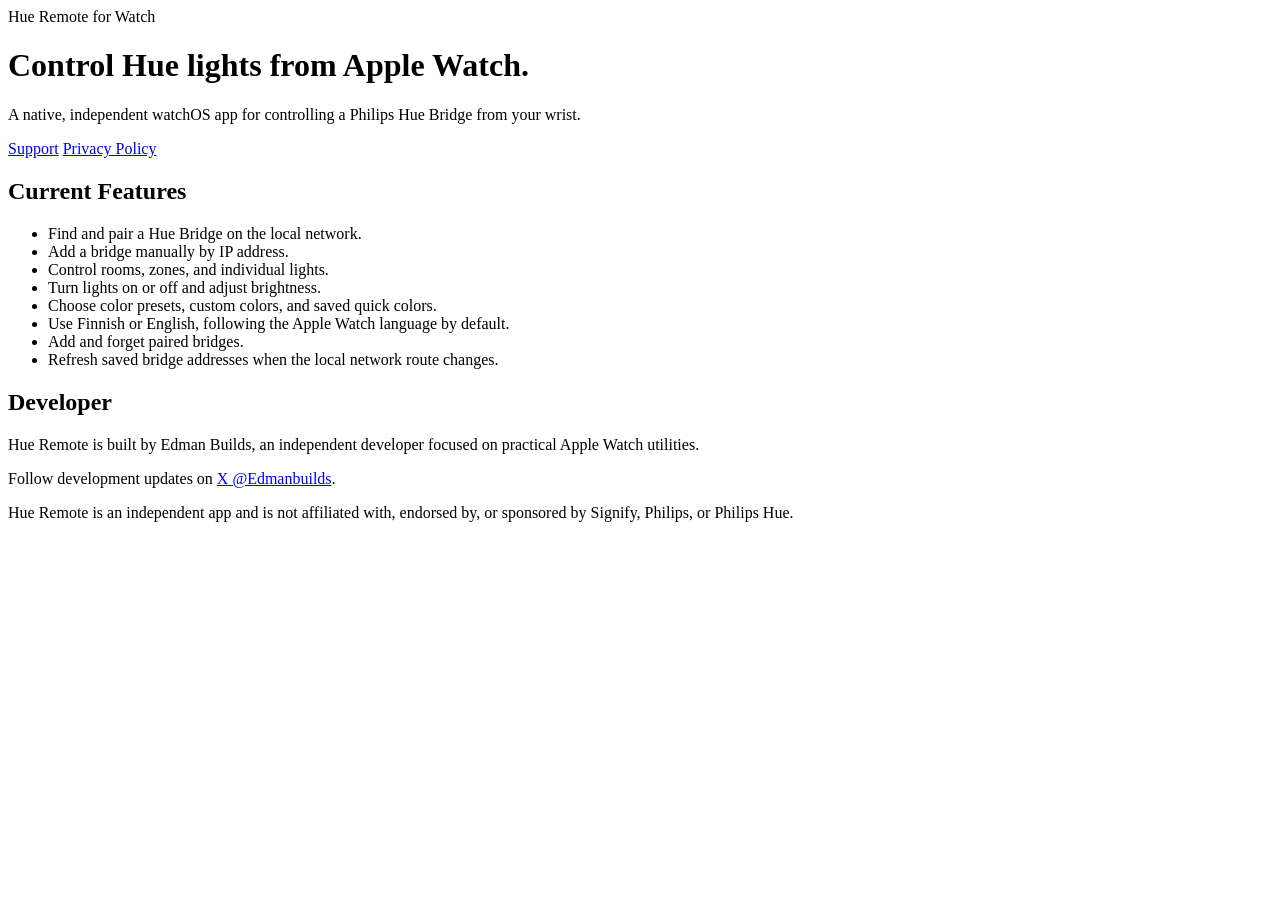
==== index.html @ c424aa42 "Add index page" ====
<!doctype html>
<html lang="en">
<head>
    <meta charset="utf-8">
    <meta name="viewport" content="width=device-width, initial-scale=1">
    <title>Hue Remote for Watch</title>
    <meta name="description" content="Support and privacy information for Hue Remote for Watch.">
    <link rel="stylesheet" href="styles.css">
</head>
<body>
    <main class="page">
        <header>
            <div class="eyebrow">Hue Remote for Watch</div>
            <h1>Control Hue lights from Apple Watch.</h1>
            <p class="muted">A native, independent watchOS app for controlling a Philips Hue Bridge from your wrist.</p>
            <nav class="nav" aria-label="Site links">
                <a href="support.html">Support</a>
                <a href="privacy.html">Privacy Policy</a>
            </nav>
        </header>

        <section class="card">
            <h2>Current Features</h2>
            <ul>
                <li>Find and pair a Hue Bridge on the local network.</li>
                <li>Add a bridge manually by IP address.</li>
                <li>Control rooms, zones, and individual lights.</li>
                <li>Turn lights on or off and adjust brightness.</li>
                <li>Choose color presets, custom colors, and saved quick colors.</li>
                <li>Use Finnish or English, following the Apple Watch language by default.</li>
                <li>Add and forget paired bridges.</li>
                <li>Refresh saved bridge addresses when the local network route changes.</li>
            </ul>
        </section>

        <section class="card">
            <h2>Developer</h2>
            <p>Hue Remote is built by Edman Builds, an independent developer focused on practical Apple Watch utilities.</p>
            <p>Follow development updates on <a href="https://x.com/Edmanbuilds" rel="me noopener">X @Edmanbuilds</a>.</p>
        </section>

        <footer>
            <p>Hue Remote is an independent app and is not affiliated with, endorsed by, or sponsored by Signify, Philips, or Philips Hue.</p>
        </footer>
    </main>
</body>
</html>
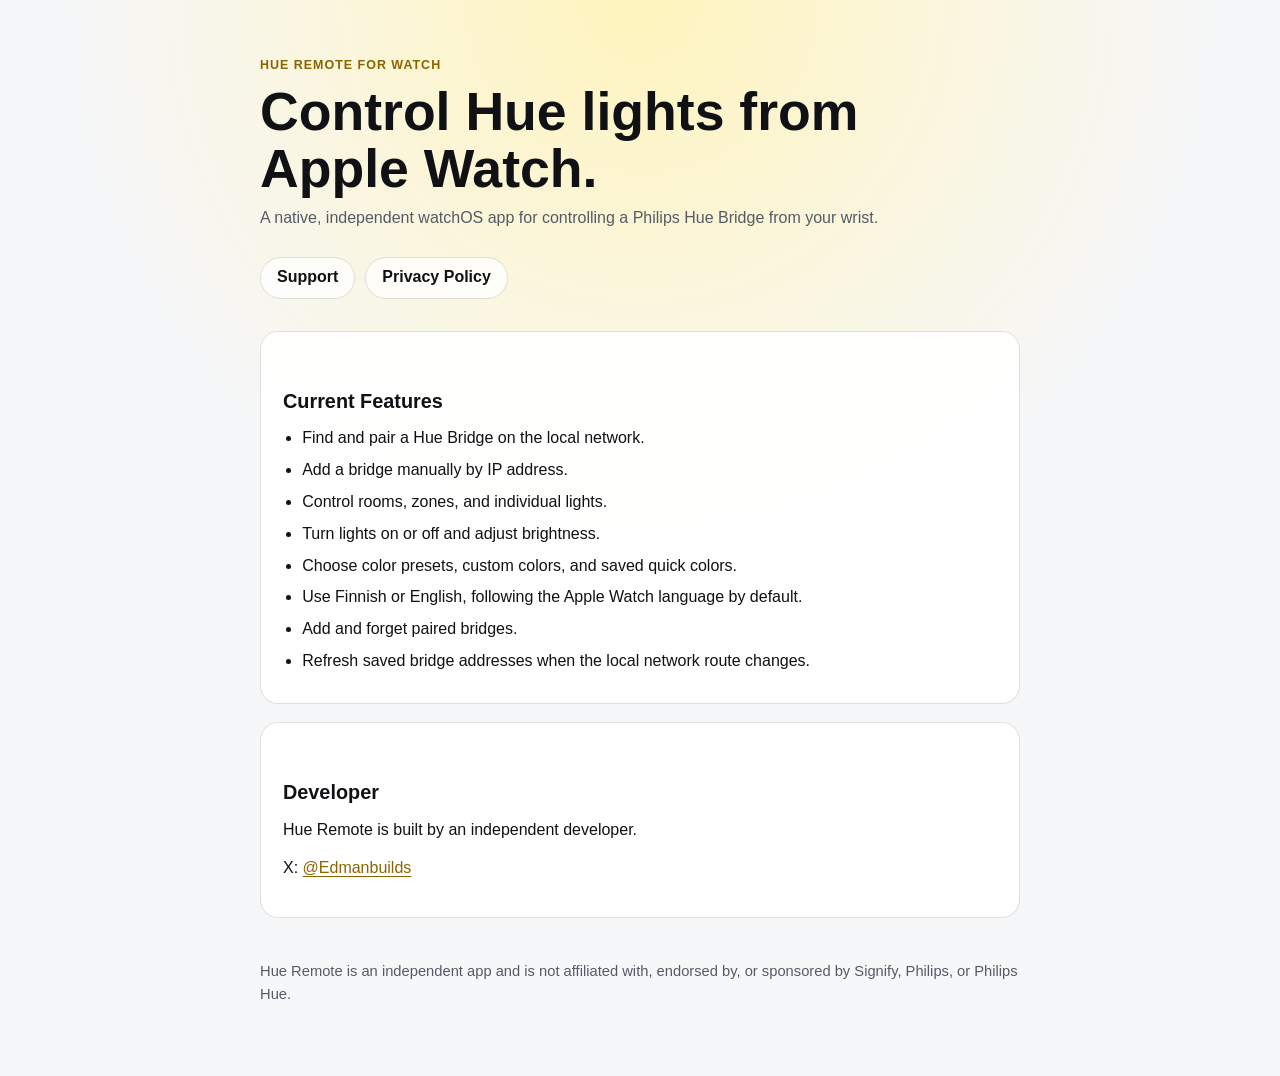
==== commit f3875347: "Update developer text" ====
--- a/index.html
+++ b/index.html
@@ -35,8 +35,8 @@
 
         <section class="card">
             <h2>Developer</h2>
-            <p>Hue Remote is built by Edman Builds, an independent developer focused on practical Apple Watch utilities.</p>
-            <p>Follow development updates on <a href="https://x.com/Edmanbuilds" rel="me noopener">X @Edmanbuilds</a>.</p>
+            <p>Hue Remote is built by an independent developer.</p>
+            <p>X: <a href="https://x.com/Edmanbuilds" rel="me noopener">@Edmanbuilds</a></p>
         </section>
 
         <footer>
--- a/styles.css
+++ b/styles.css
@@ -0,0 +1,129 @@
+:root {
+    color-scheme: light dark;
+    --background: #0b0c0f;
+    --surface: #17191f;
+    --text: #f7f7f8;
+    --muted: #b8bac2;
+    --accent: #ffd43b;
+    --border: rgba(255, 255, 255, 0.12);
+}
+
+* {
+    box-sizing: border-box;
+}
+
+body {
+    margin: 0;
+    background: radial-gradient(circle at top, #20232b 0, var(--background) 42rem);
+    color: var(--text);
+    font-family: -apple-system, BlinkMacSystemFont, "SF Pro Text", "Segoe UI", sans-serif;
+    line-height: 1.55;
+}
+
+.page {
+    width: min(760px, calc(100% - 32px));
+    margin: 0 auto;
+    padding: 56px 0;
+}
+
+header {
+    margin-bottom: 32px;
+}
+
+.eyebrow {
+    color: var(--accent);
+    font-size: 0.78rem;
+    font-weight: 700;
+    letter-spacing: 0.08em;
+    text-transform: uppercase;
+}
+
+h1 {
+    margin: 8px 0 10px;
+    font-size: clamp(2rem, 7vw, 3.35rem);
+    line-height: 1.05;
+}
+
+h2 {
+    margin: 32px 0 10px;
+    font-size: 1.24rem;
+}
+
+p {
+    margin: 0 0 14px;
+}
+
+ul {
+    margin: 10px 0 0;
+    padding-left: 1.2rem;
+}
+
+li {
+    margin: 7px 0;
+}
+
+a {
+    color: var(--accent);
+    text-decoration-thickness: 0.08em;
+    text-underline-offset: 0.18em;
+}
+
+.card {
+    background: color-mix(in srgb, var(--surface) 92%, transparent);
+    border: 1px solid var(--border);
+    border-radius: 18px;
+    padding: 22px;
+}
+
+.card + .card {
+    margin-top: 18px;
+}
+
+.nav {
+    display: flex;
+    flex-wrap: wrap;
+    gap: 10px;
+    margin-top: 26px;
+}
+
+.nav a {
+    display: inline-flex;
+    align-items: center;
+    min-height: 42px;
+    border: 1px solid var(--border);
+    border-radius: 999px;
+    padding: 0 16px;
+    background: rgba(255, 255, 255, 0.06);
+    color: var(--text);
+    text-decoration: none;
+    font-weight: 700;
+}
+
+.muted {
+    color: var(--muted);
+}
+
+footer {
+    margin-top: 42px;
+    color: var(--muted);
+    font-size: 0.92rem;
+}
+
+@media (prefers-color-scheme: light) {
+    :root {
+        --background: #f6f7f9;
+        --surface: #ffffff;
+        --text: #101114;
+        --muted: #555b66;
+        --accent: #8a6500;
+        --border: rgba(0, 0, 0, 0.12);
+    }
+
+    body {
+        background: radial-gradient(circle at top, #fff4bd 0, var(--background) 36rem);
+    }
+
+    .nav a {
+        background: rgba(255, 255, 255, 0.74);
+    }
+}
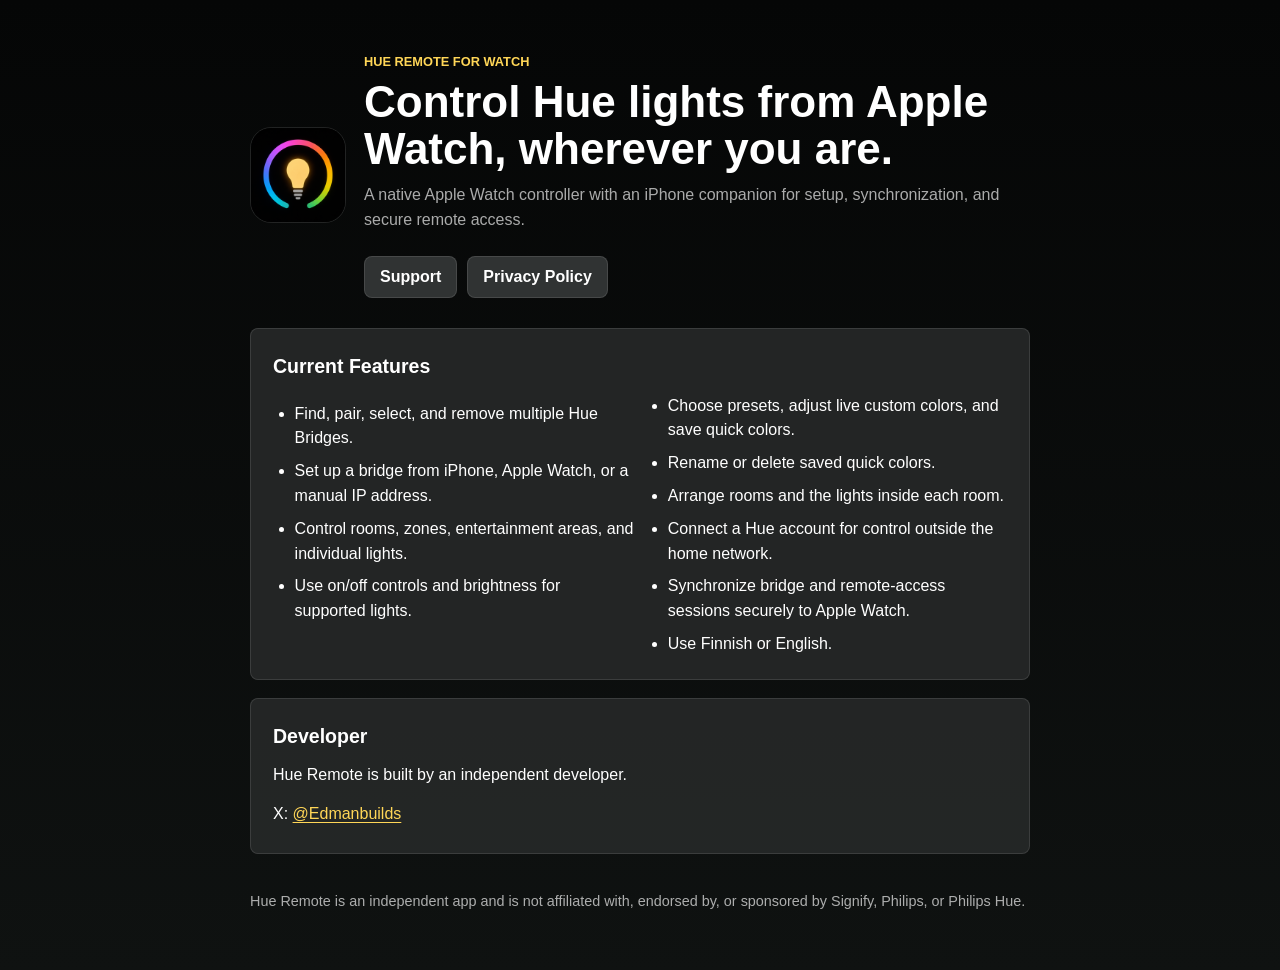
==== commit 45b24d58: "Update Pages for iPhone companion and remote access" ====
--- a/index.html
+++ b/index.html
@@ -4,36 +4,42 @@
     <meta charset="utf-8">
     <meta name="viewport" content="width=device-width, initial-scale=1">
     <title>Hue Remote for Watch</title>
-    <meta name="description" content="Support and privacy information for Hue Remote for Watch.">
+    <meta name="description" content="Control Hue lights from Apple Watch with Hue Remote and its iPhone companion app.">
+    <link rel="icon" href="app-icon.png">
     <link rel="stylesheet" href="styles.css">
 </head>
 <body>
     <main class="page">
-        <header>
-            <div class="eyebrow">Hue Remote for Watch</div>
-            <h1>Control Hue lights from Apple Watch.</h1>
-            <p class="muted">A native, independent watchOS app for controlling a Philips Hue Bridge from your wrist.</p>
-            <nav class="nav" aria-label="Site links">
-                <a href="support.html">Support</a>
-                <a href="privacy.html">Privacy Policy</a>
-            </nav>
+        <header class="hero">
+            <img class="app-icon" src="app-icon.png" alt="Hue Remote app icon" width="96" height="96">
+            <div>
+                <div class="eyebrow">Hue Remote for Watch</div>
+                <h1>Control Hue lights from Apple Watch, wherever you are.</h1>
+                <p class="muted">A native Apple Watch controller with an iPhone companion for setup, synchronization, and secure remote access.</p>
+                <nav class="nav" aria-label="Site links">
+                    <a href="support.html">Support</a>
+                    <a href="privacy.html">Privacy Policy</a>
+                </nav>
+            </div>
         </header>
 
-        <section class="card">
+        <section class="panel">
             <h2>Current Features</h2>
-            <ul>
-                <li>Find and pair a Hue Bridge on the local network.</li>
-                <li>Add a bridge manually by IP address.</li>
-                <li>Control rooms, zones, and individual lights.</li>
-                <li>Turn lights on or off and adjust brightness.</li>
-                <li>Choose color presets, custom colors, and saved quick colors.</li>
-                <li>Use Finnish or English, following the Apple Watch language by default.</li>
-                <li>Add and forget paired bridges.</li>
-                <li>Refresh saved bridge addresses when the local network route changes.</li>
+            <ul class="feature-list">
+                <li>Find, pair, select, and remove multiple Hue Bridges.</li>
+                <li>Set up a bridge from iPhone, Apple Watch, or a manual IP address.</li>
+                <li>Control rooms, zones, entertainment areas, and individual lights.</li>
+                <li>Use on/off controls and brightness for supported lights.</li>
+                <li>Choose presets, adjust live custom colors, and save quick colors.</li>
+                <li>Rename or delete saved quick colors.</li>
+                <li>Arrange rooms and the lights inside each room.</li>
+                <li>Connect a Hue account for control outside the home network.</li>
+                <li>Synchronize bridge and remote-access sessions securely to Apple Watch.</li>
+                <li>Use Finnish or English.</li>
             </ul>
         </section>
 
-        <section class="card">
+        <section class="panel compact">
             <h2>Developer</h2>
             <p>Hue Remote is built by an independent developer.</p>
             <p>X: <a href="https://x.com/Edmanbuilds" rel="me noopener">@Edmanbuilds</a></p>
--- a/styles.css
+++ b/styles.css
@@ -1,65 +1,116 @@
 :root {
-    color-scheme: light dark;
-    --background: #0b0c0f;
-    --surface: #17191f;
-    --text: #f7f7f8;
-    --muted: #b8bac2;
-    --accent: #ffd43b;
-    --border: rgba(255, 255, 255, 0.12);
+    color-scheme: dark;
+    --background-top: #050606;
+    --background-bottom: #0f1211;
+    --surface: #262828;
+    --surface-strong: #303333;
+    --text: #ffffff;
+    --muted: rgba(255, 255, 255, 0.66);
+    --accent: #ffd657;
+    --positive: #61eb99;
+    --border: rgba(255, 255, 255, 0.11);
 }
 
 * {
     box-sizing: border-box;
 }
 
+html {
+    background: var(--background-bottom);
+}
+
 body {
+    min-height: 100vh;
     margin: 0;
-    background: radial-gradient(circle at top, #20232b 0, var(--background) 42rem);
+    background: linear-gradient(180deg, var(--background-top), var(--background-bottom));
     color: var(--text);
     font-family: -apple-system, BlinkMacSystemFont, "SF Pro Text", "Segoe UI", sans-serif;
     line-height: 1.55;
 }
 
 .page {
-    width: min(760px, calc(100% - 32px));
+    width: min(780px, calc(100% - 32px));
     margin: 0 auto;
-    padding: 56px 0;
-}
-
-header {
-    margin-bottom: 32px;
+    padding: 52px 0 44px;
+}
+
+.hero,
+.subpage-header {
+    display: grid;
+    grid-template-columns: auto minmax(0, 1fr);
+    align-items: center;
+    gap: 18px;
+    margin-bottom: 30px;
+}
+
+.app-icon,
+.small-icon {
+    display: block;
+    border: 1px solid var(--border);
+    border-radius: 22%;
+}
+
+.app-icon {
+    width: 96px;
+    height: 96px;
+}
+
+.small-icon {
+    width: 56px;
+    height: 56px;
 }
 
 .eyebrow {
     color: var(--accent);
-    font-size: 0.78rem;
+    font-size: 0.8rem;
     font-weight: 700;
-    letter-spacing: 0.08em;
+    letter-spacing: 0;
     text-transform: uppercase;
 }
 
 h1 {
-    margin: 8px 0 10px;
-    font-size: clamp(2rem, 7vw, 3.35rem);
-    line-height: 1.05;
+    max-width: 650px;
+    margin: 6px 0 10px;
+    font-size: 2.75rem;
+    line-height: 1.08;
+    letter-spacing: 0;
+}
+
+.subpage-header h1 {
+    font-size: 2.15rem;
 }
 
 h2 {
-    margin: 32px 0 10px;
-    font-size: 1.24rem;
+    margin: 0 0 12px;
+    font-size: 1.22rem;
+    letter-spacing: 0;
+}
+
+h2:not(:first-child) {
+    margin-top: 28px;
 }
 
 p {
     margin: 0 0 14px;
 }
 
-ul {
-    margin: 10px 0 0;
-    padding-left: 1.2rem;
+ul,
+ol {
+    margin: 8px 0 0;
+    padding-left: 1.35rem;
 }
 
 li {
-    margin: 7px 0;
+    margin: 8px 0;
+}
+
+.feature-list {
+    columns: 2;
+    column-gap: 34px;
+}
+
+.feature-list li {
+    break-inside: avoid;
 }
 
 a {
@@ -68,35 +119,41 @@
     text-underline-offset: 0.18em;
 }
 
-.card {
-    background: color-mix(in srgb, var(--surface) 92%, transparent);
+.panel {
+    margin-top: 18px;
+    padding: 22px;
+    background: rgba(38, 40, 40, 0.94);
     border: 1px solid var(--border);
-    border-radius: 18px;
-    padding: 22px;
-}
-
-.card + .card {
-    margin-top: 18px;
+    border-radius: 8px;
+}
+
+.panel.compact {
+    padding-bottom: 12px;
 }
 
 .nav {
     display: flex;
     flex-wrap: wrap;
     gap: 10px;
-    margin-top: 26px;
+    margin-top: 24px;
 }
 
 .nav a {
     display: inline-flex;
     align-items: center;
     min-height: 42px;
+    padding: 0 15px;
+    background: var(--surface-strong);
     border: 1px solid var(--border);
-    border-radius: 999px;
-    padding: 0 16px;
-    background: rgba(255, 255, 255, 0.06);
+    border-radius: 8px;
     color: var(--text);
+    font-weight: 700;
     text-decoration: none;
-    font-weight: 700;
+}
+
+.nav a:focus-visible,
+.nav a:hover {
+    border-color: var(--accent);
 }
 
 .muted {
@@ -104,26 +161,45 @@
 }
 
 footer {
-    margin-top: 42px;
+    margin-top: 36px;
     color: var(--muted);
-    font-size: 0.92rem;
-}
-
-@media (prefers-color-scheme: light) {
-    :root {
-        --background: #f6f7f9;
-        --surface: #ffffff;
-        --text: #101114;
-        --muted: #555b66;
-        --accent: #8a6500;
-        --border: rgba(0, 0, 0, 0.12);
-    }
-
-    body {
-        background: radial-gradient(circle at top, #fff4bd 0, var(--background) 36rem);
-    }
-
-    .nav a {
-        background: rgba(255, 255, 255, 0.74);
-    }
-}
+    font-size: 0.9rem;
+}
+
+@media (max-width: 620px) {
+    .page {
+        padding-top: 30px;
+    }
+
+    .hero {
+        grid-template-columns: 72px minmax(0, 1fr);
+        align-items: start;
+        gap: 14px;
+    }
+
+    .app-icon {
+        width: 72px;
+        height: 72px;
+    }
+
+    h1 {
+        font-size: 2.15rem;
+    }
+
+    .hero h1 {
+        margin-top: 4px;
+    }
+
+    .hero .muted,
+    .hero .nav {
+        grid-column: 1 / -1;
+    }
+
+    .feature-list {
+        columns: 1;
+    }
+
+    .panel {
+        padding: 18px;
+    }
+}
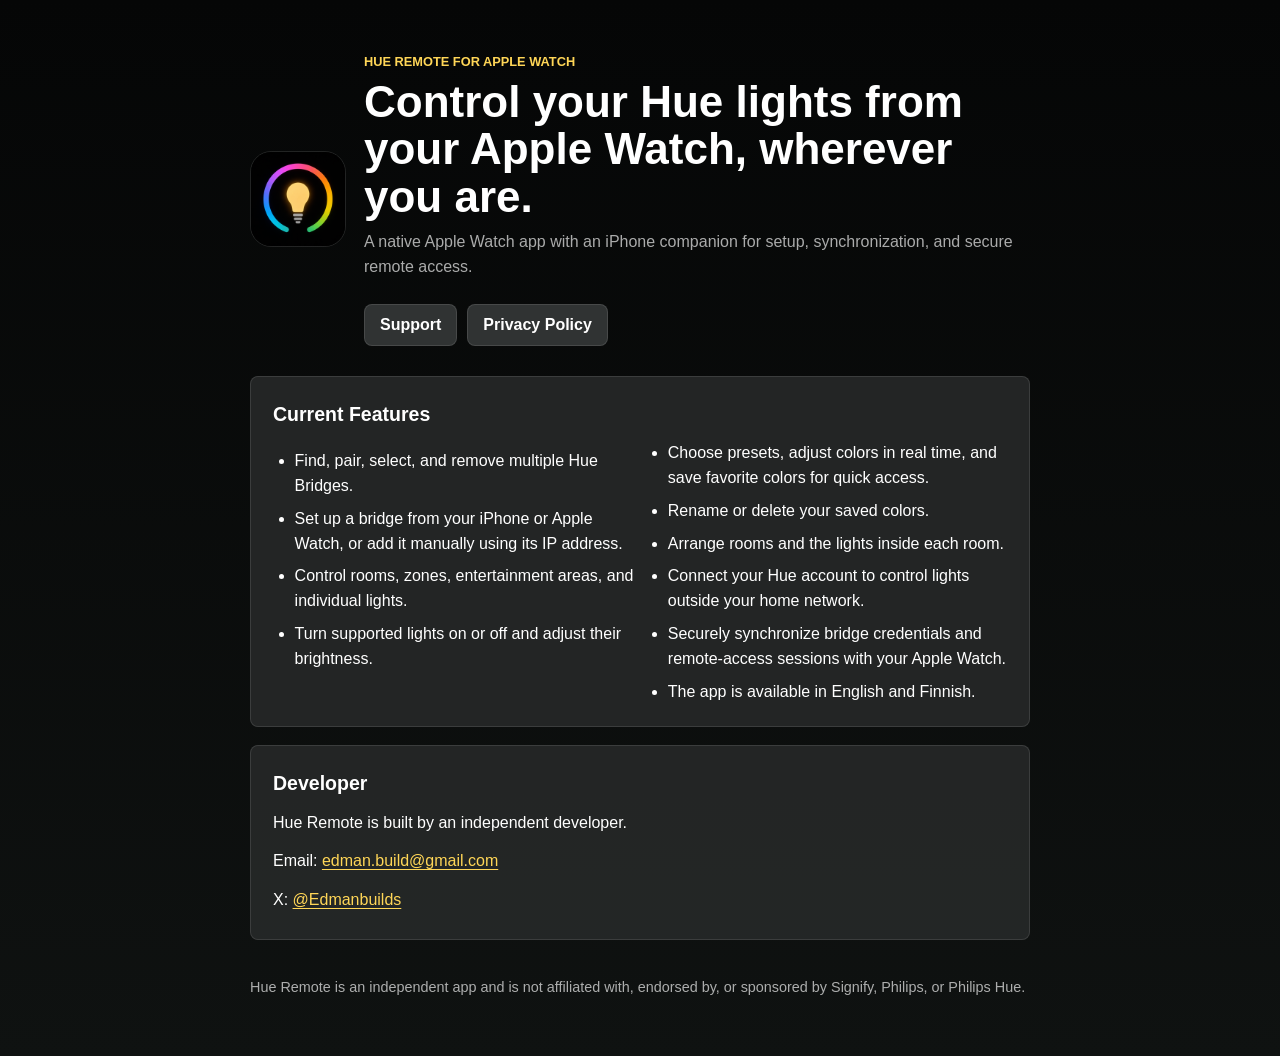
==== commit 2473f278: "Polish Pages copy and mobile headers" ====
--- a/index.html
+++ b/index.html
@@ -3,8 +3,8 @@
 <head>
     <meta charset="utf-8">
     <meta name="viewport" content="width=device-width, initial-scale=1">
-    <title>Hue Remote for Watch</title>
-    <meta name="description" content="Control Hue lights from Apple Watch with Hue Remote and its iPhone companion app.">
+    <title>Hue Remote for Apple Watch</title>
+    <meta name="description" content="Control your Hue lights from your Apple Watch with Hue Remote and its iPhone companion app.">
     <link rel="icon" href="app-icon.png">
     <link rel="stylesheet" href="styles.css">
 </head>
@@ -13,9 +13,9 @@
         <header class="hero">
             <img class="app-icon" src="app-icon.png" alt="Hue Remote app icon" width="96" height="96">
             <div>
-                <div class="eyebrow">Hue Remote for Watch</div>
-                <h1>Control Hue lights from Apple Watch, wherever you are.</h1>
-                <p class="muted">A native Apple Watch controller with an iPhone companion for setup, synchronization, and secure remote access.</p>
+                <div class="eyebrow">Hue Remote for Apple Watch</div>
+                <h1>Control your Hue lights from your Apple Watch, wherever you are.</h1>
+                <p class="muted">A native Apple Watch app with an iPhone companion for setup, synchronization, and secure remote access.</p>
                 <nav class="nav" aria-label="Site links">
                     <a href="support.html">Support</a>
                     <a href="privacy.html">Privacy Policy</a>
@@ -27,21 +27,22 @@
             <h2>Current Features</h2>
             <ul class="feature-list">
                 <li>Find, pair, select, and remove multiple Hue Bridges.</li>
-                <li>Set up a bridge from iPhone, Apple Watch, or a manual IP address.</li>
+                <li>Set up a bridge from your iPhone or Apple Watch, or add it manually using its IP address.</li>
                 <li>Control rooms, zones, entertainment areas, and individual lights.</li>
-                <li>Use on/off controls and brightness for supported lights.</li>
-                <li>Choose presets, adjust live custom colors, and save quick colors.</li>
-                <li>Rename or delete saved quick colors.</li>
+                <li>Turn supported lights on or off and adjust their brightness.</li>
+                <li>Choose presets, adjust colors in real time, and save favorite colors for quick access.</li>
+                <li>Rename or delete your saved colors.</li>
                 <li>Arrange rooms and the lights inside each room.</li>
-                <li>Connect a Hue account for control outside the home network.</li>
-                <li>Synchronize bridge and remote-access sessions securely to Apple Watch.</li>
-                <li>Use Finnish or English.</li>
+                <li>Connect your Hue account to control lights outside your home network.</li>
+                <li>Securely synchronize bridge credentials and remote-access sessions with your Apple Watch.</li>
+                <li>The app is available in English and Finnish.</li>
             </ul>
         </section>
 
         <section class="panel compact">
             <h2>Developer</h2>
             <p>Hue Remote is built by an independent developer.</p>
+            <p>Email: <a href="mailto:edman.build@gmail.com">edman.build@gmail.com</a></p>
             <p>X: <a href="https://x.com/Edmanbuilds" rel="me noopener">@Edmanbuilds</a></p>
         </section>
 
--- a/styles.css
+++ b/styles.css
@@ -172,14 +172,35 @@
     }
 
     .hero {
-        grid-template-columns: 72px minmax(0, 1fr);
-        align-items: start;
+        grid-template-columns: 64px minmax(0, 1fr);
+        align-items: center;
         gap: 14px;
     }
 
+    .subpage-header {
+        grid-template-columns: 48px minmax(0, 1fr);
+        align-items: center;
+        gap: 12px;
+    }
+
+    .hero > div,
+    .subpage-header > div {
+        display: contents;
+    }
+
     .app-icon {
-        width: 72px;
-        height: 72px;
+        width: 64px;
+        height: 64px;
+    }
+
+    .small-icon {
+        width: 48px;
+        height: 48px;
+    }
+
+    .hero .eyebrow,
+    .subpage-header .eyebrow {
+        grid-column: 2;
     }
 
     h1 {
@@ -187,11 +208,18 @@
     }
 
     .hero h1 {
-        margin-top: 4px;
+        grid-column: 1 / -1;
+        margin-top: 2px;
+    }
+
+    .subpage-header h1 {
+        grid-column: 1 / -1;
+        margin-top: 2px;
     }
 
     .hero .muted,
-    .hero .nav {
+    .hero .nav,
+    .subpage-header .muted {
         grid-column: 1 / -1;
     }
 
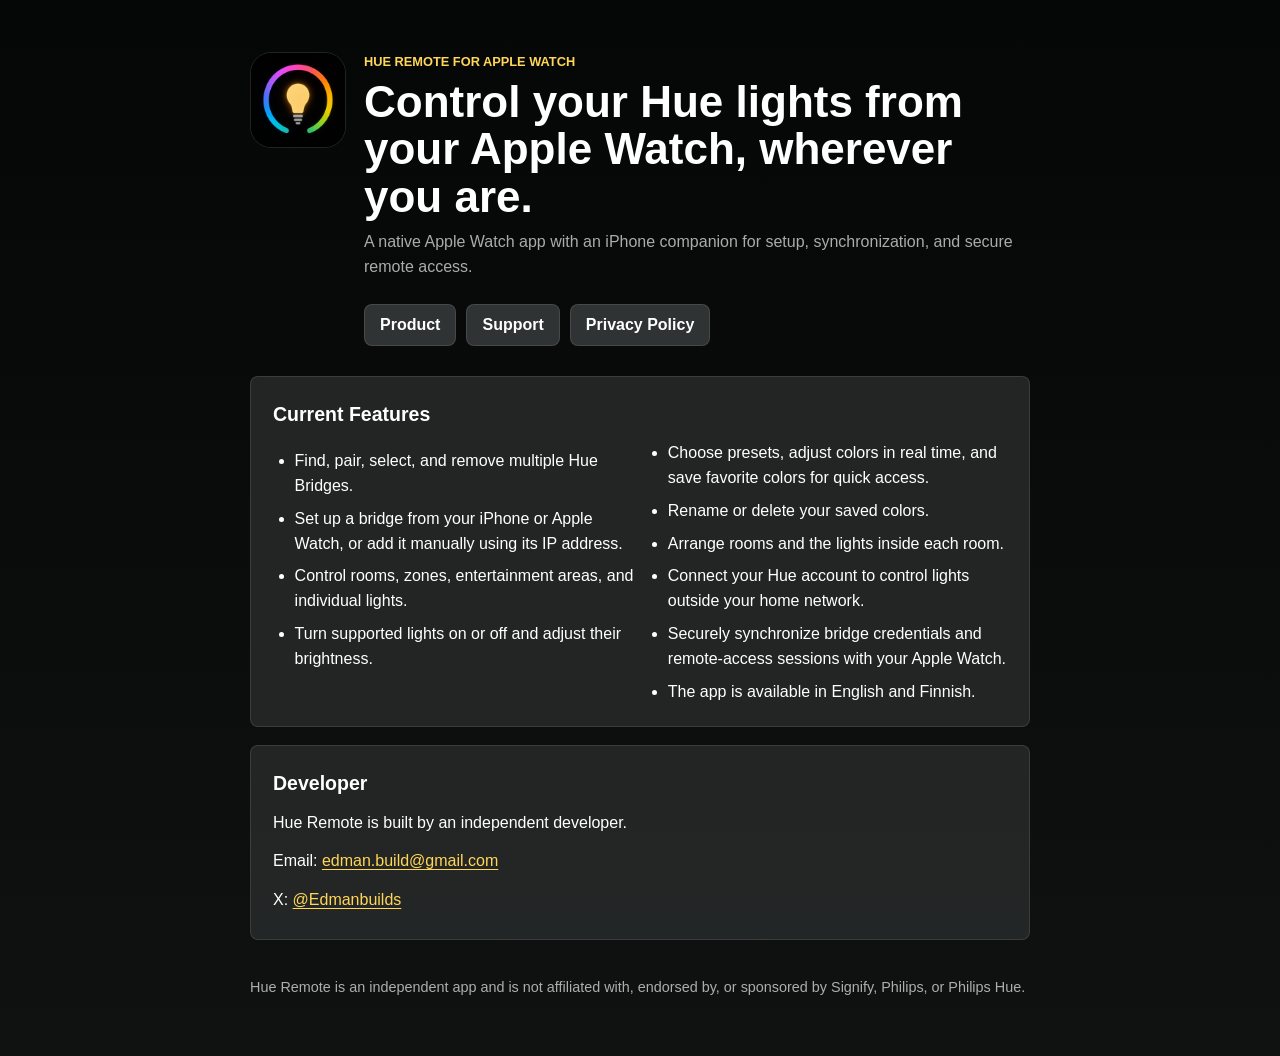
==== commit 07d4e9db: "Add App Store marketing page" ====
--- a/index.html
+++ b/index.html
@@ -17,6 +17,7 @@
                 <h1>Control your Hue lights from your Apple Watch, wherever you are.</h1>
                 <p class="muted">A native Apple Watch app with an iPhone companion for setup, synchronization, and secure remote access.</p>
                 <nav class="nav" aria-label="Site links">
+                    <a href="marketing.html">Product</a>
                     <a href="support.html">Support</a>
                     <a href="privacy.html">Privacy Policy</a>
                 </nav>
--- a/styles.css
+++ b/styles.css
@@ -38,7 +38,7 @@
 .subpage-header {
     display: grid;
     grid-template-columns: auto minmax(0, 1fr);
-    align-items: center;
+    align-items: start;
     gap: 18px;
     margin-bottom: 30px;
 }
@@ -166,6 +166,119 @@
     font-size: 0.9rem;
 }
 
+.marketing-page {
+    width: min(920px, calc(100% - 32px));
+}
+
+.marketing-hero {
+    max-width: 760px;
+    padding: 26px 0 38px;
+}
+
+.marketing-logo {
+    display: block;
+    width: 88px;
+    height: 88px;
+    margin-bottom: 24px;
+    border: 1px solid var(--border);
+    border-radius: 22%;
+}
+
+.marketing-hero h1 {
+    max-width: 720px;
+    margin-top: 10px;
+    font-size: clamp(2.55rem, 7vw, 4.7rem);
+    line-height: 0.98;
+}
+
+.marketing-lead {
+    max-width: 680px;
+    margin-top: 20px;
+    color: var(--muted);
+    font-size: 1.18rem;
+}
+
+.marketing-nav {
+    margin-top: 26px;
+}
+
+.product-visual {
+    display: flex;
+    justify-content: center;
+    margin: 18px 0 54px;
+    padding: 38px 24px;
+    overflow: hidden;
+    background: #000;
+    border-top: 1px solid var(--border);
+    border-bottom: 1px solid var(--border);
+}
+
+.product-visual img {
+    display: block;
+    width: min(100%, 340px);
+    height: auto;
+}
+
+.marketing-section {
+    display: grid;
+    grid-template-columns: minmax(220px, 0.75fr) minmax(0, 1.5fr);
+    gap: 42px;
+    padding: 44px 0;
+    border-top: 1px solid var(--border);
+}
+
+.marketing-section h2,
+.marketing-contact h2 {
+    margin-top: 8px;
+    font-size: 1.8rem;
+    line-height: 1.15;
+}
+
+.marketing-grid {
+    display: grid;
+    grid-template-columns: repeat(3, minmax(0, 1fr));
+    gap: 20px;
+}
+
+.marketing-grid article {
+    padding-top: 14px;
+    border-top: 2px solid var(--accent);
+}
+
+.marketing-grid h3 {
+    margin: 0 0 8px;
+    font-size: 1.05rem;
+}
+
+.marketing-grid p,
+.requirements p,
+.setup-steps {
+    color: var(--muted);
+}
+
+.setup-steps {
+    margin: 0;
+    padding-left: 1.4rem;
+}
+
+.setup-steps li {
+    margin: 0 0 18px;
+    padding-left: 6px;
+}
+
+.setup-steps strong {
+    color: var(--text);
+}
+
+.requirements > div + p {
+    margin-top: 0;
+}
+
+.marketing-contact {
+    padding: 42px 0 30px;
+    border-top: 1px solid var(--border);
+}
+
 @media (max-width: 620px) {
     .page {
         padding-top: 30px;
@@ -230,4 +343,37 @@
     .panel {
         padding: 18px;
     }
-}
+
+    .marketing-hero {
+        padding-top: 10px;
+    }
+
+    .marketing-logo {
+        width: 72px;
+        height: 72px;
+        margin-bottom: 18px;
+    }
+
+    .marketing-hero h1 {
+        font-size: 2.7rem;
+    }
+
+    .marketing-lead {
+        font-size: 1.05rem;
+    }
+
+    .product-visual {
+        margin-bottom: 28px;
+        padding: 28px 18px;
+    }
+
+    .marketing-section {
+        grid-template-columns: 1fr;
+        gap: 20px;
+        padding: 34px 0;
+    }
+
+    .marketing-grid {
+        grid-template-columns: 1fr;
+    }
+}
